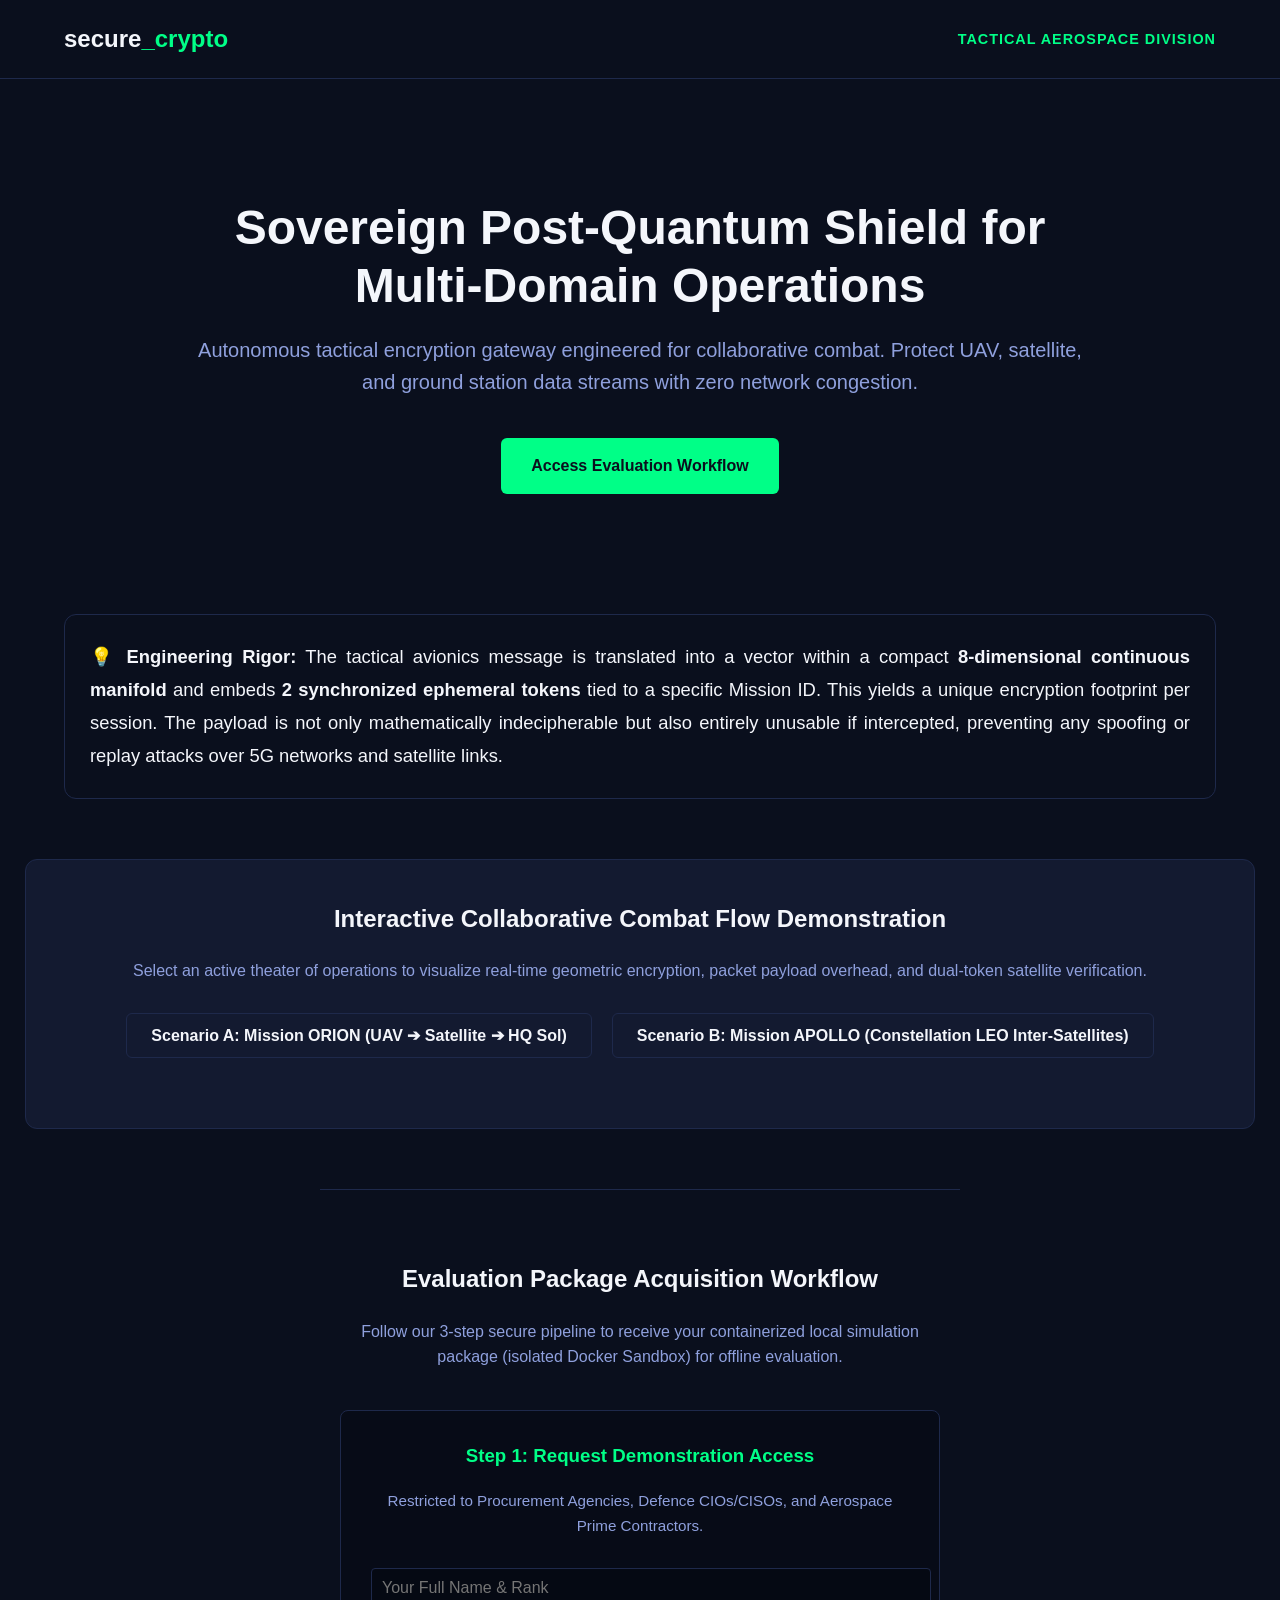
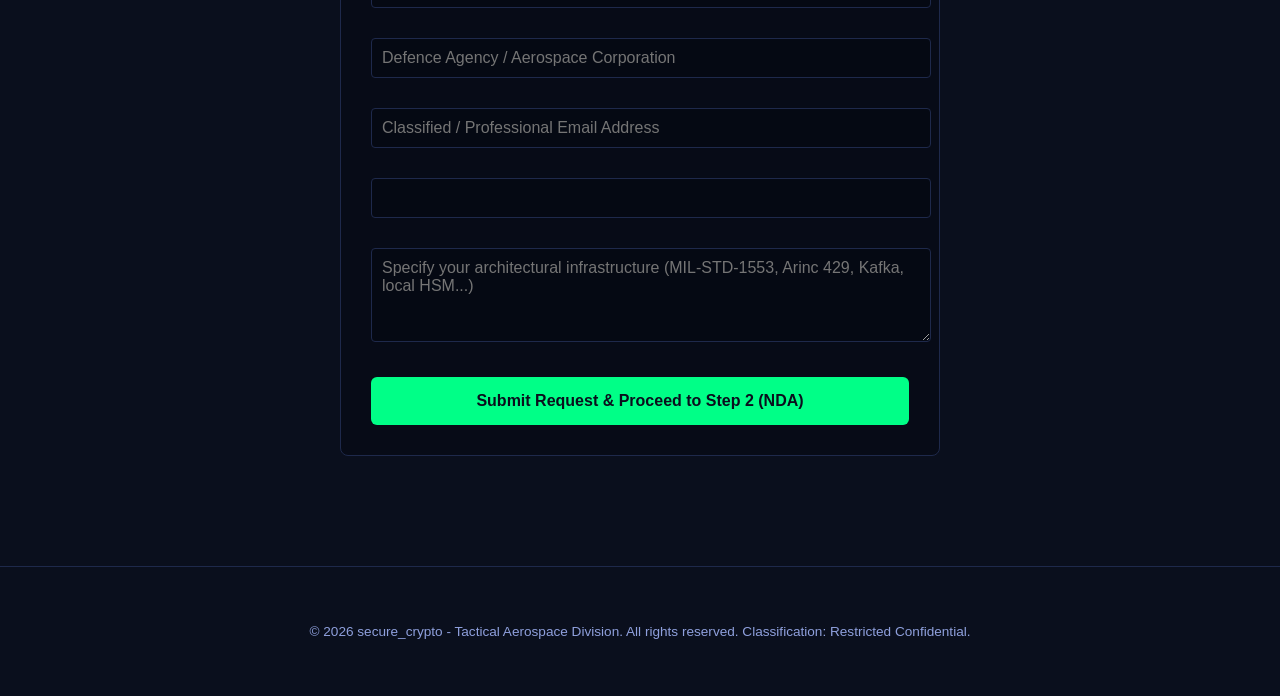
==== index.html @ 0d10f53c "Add files via upload" ====
<!DOCTYPE html>
<html lang="en">
<head>
    <meta charset="UTF-8">
    <meta name="viewport" content="width=device-width, initial-scale=1.0">
    <title>secure_crypto - Post-Quantum Sovereign Aerospace Shield</title>
    <link rel="stylesheet" href="styles.css">
</head>
<body>

    <header>
        <div class="logo">secure<span>_crypto</span></div>
        <div class="tagline" style="color: var(--accent); font-weight: bold; font-size: 0.9rem; letter-spacing: 1px;">TACTICAL AEROSPACE DIVISION</div>
    </header>

    <section class="hero">
        <h1>Sovereign Post-Quantum Shield for Multi-Domain Operations</h1>
        <p>Autonomous tactical encryption gateway engineered for collaborative combat. Protect UAV, satellite, and ground station data streams with zero network congestion.</p>
        <a href="#workflow" class="btn">Access Evaluation Workflow</a>
    </section>

    <section class="tech-description-box" style="max-width: 1100px; margin: 40px auto; padding: 25px; background: rgba(10, 15, 29, 0.6); border-radius: 12px; border: 1px solid var(--border);">
        <p style="text-align: justify; line-height: 1.8; font-size: 1.15rem; color: var(--text-main); margin: 0;">
            💡 <strong>Engineering Rigor:</strong> The tactical avionics message is translated into a vector within a compact <strong>8-dimensional continuous manifold</strong> and embeds <strong>2 synchronized ephemeral tokens</strong> tied to a specific Mission ID. This yields a unique encryption footprint per session. The payload is not only mathematically indecipherable but also entirely unusable if intercepted, preventing any spoofing or replay attacks over 5G networks and satellite links.
        </p>
    </section>

    <!-- INTERACTIVE TACTICAL DEMONSTRATION SECTION -->
    <section class="demo-section" id="demo">
        <h2 style="text-align: center; margin-top: 0;">Interactive Collaborative Combat Flow Demonstration</h2>
        <p style="text-align: center; color: var(--text-muted); margin-bottom: 30px;">Select an active theater of operations to visualize real-time geometric encryption, packet payload overhead, and dual-token satellite verification.</p>
        
        <div class="demo-selector">
            <button class="btn-demo active" onclick="lancerSimulation('ORION')">Scenario A: Mission ORION (UAV ➔ Satellite ➔ HQ Sol)</button>
            <button class="btn-demo" onclick="lancerSimulation('APOLLO')">Scenario B: Mission APOLLO (Constellation LEO Inter-Satellites)</button>
        </div>

        <div class="flow-container" id="flow-display">
            <!-- Dynamic tactical steps will be rendered here via JavaScript -->
        </div>
    </section>

    <!-- AUTOMATED ACQUISITION WORKFLOW SECTION -->
    <section class="contact-section" id="workflow" style="background: rgba(10, 15, 29, 0.8); padding: 50px 20px; border-top: 1px solid var(--border);">
        <h2 style="text-align: center;">Evaluation Package Acquisition Workflow</h2>
        <p style="text-align: center; max-width: 700px; margin: 0 auto 40px auto; color: var(--text-muted);">
            Follow our 3-step secure pipeline to receive your containerized local simulation package (isolated Docker Sandbox) for offline evaluation.
        </p>

        <div style="max-width: 600px; margin: 0 auto; background: rgba(5, 9, 19, 0.6); padding: 30px; border-radius: 8px; border: 1px solid var(--border);">
            <h3 style="margin-top: 0; color: var(--accent);">Step 1: Request Demonstration Access</h3>
            <p style="font-size: 0.95rem; color: var(--text-muted); margin-bottom: 20px;">Restricted to Procurement Agencies, Defence CIOs/CISOs, and Aerospace Prime Contractors.</p>
            
            <!-- FORMULAIRE AVEC ID POUR INTERCEPTION JAVASCRIPT -->
        <form id="form-step-1" style="width: 100%;">
            <input type="text" id="name" name="name" placeholder="Your Full Name & Rank" required style="width: 100%; padding: 10px; margin-bottom: 15px; background: #050913; border: 1px solid var(--border); color: #fff; border-radius: 4px;">
            <input type="text" id="institution" name="institution" placeholder="Defence Agency / Aerospace Corporation" required style="width: 100%; padding: 10px; margin-bottom: 15px; background: #050913; border: 1px solid var(--border); color: #fff; border-radius: 4px;">
            <input type="email" id="email" name="email" placeholder="Classified / Professional Email Address" required style="width: 100%; padding: 10px; margin-bottom: 15px; background: #050913; border: 1px solid var(--border); color: #fff; border-radius: 4px;">
            <input type="tel" id="phone" name="phone" required style="width: 100%; padding: 10px; margin-bottom: 15px; background: #050913; border: 1px solid var(--border); color: #fff; border-radius: 4px;">
            <textarea id="message" name="infrastructure_specs" rows="4" placeholder="Specify your architectural infrastructure (MIL-STD-1553, Arinc 429, Kafka, local HSM...)" required style="width: 100%; padding: 10px; margin-bottom: 20px; background: #050913; border: 1px solid var(--border); color: #fff; border-radius: 4px; font-family: inherit;"></textarea>
            
            <button type="submit" class="btn" id="btn-submit-1" style="width: 100%;">Submit Request & Proceed to Step 2 (NDA)</button>
        </form>
        </div>
    </section>

    <footer>
        <p>&copy; 2026 secure_crypto - Tactical Aerospace Division. All rights reserved. Classification: Restricted Confidential.</p>
    </footer>

    <script>
    document.getElementById('form-step-1').addEventListener('submit', async function(event) {
        event.preventDefault();
        
        const btn = document.getElementById('btn-submit-1');
        btn.innerText = "Processing Clearance...";
        btn.disabled = true;

        const formData = new FormData(this);
        const data = Object.fromEntries(formData.entries());

        //# SAUVEGARDE DES COORDONNÉES DANS LE NAVIGATEUR ---
        localStorage.setItem('prospect_email', data.email);
        localStorage.setItem('prospect_name', data.name);
        localStorage.setItem('prospect_phone', data.phone);
        localStorage.setItem('prospect_institution', data.institution);
        //-------------------------------------------------------------

        try {
            const response = await fetch("https://formspree.io/f/xvkpaqae", {
                method: "POST",
                body: JSON.stringify(data),
                headers: {
                    'Accept': 'application/json',
                    'Content-Type': 'application/json'
                }
            });

            if (response.ok) {
                window.location.href = "https://sbourgeois1.github.io/secure_crypto_defense/nda_signature.html";
            } else {
                alert("Transmission error. Please verify your credentials.");
                btn.innerText = "Submit Request & Proceed to Step 2 (NDA)";
                btn.disabled = false;
            }
        } catch (error) {
            window.location.href = "https://sbourgeois1.github.io/secure_crypto_defense/nda_signature.html";
        }
    });
    </script>

    <script>
        const simulations = {
            ORION: {
                mission_id: "MISSION-ORION-2026",
                emitter: "DRONE-RECON-OACI-44CE1A",
                receiver_1: "SAT-MIL-COSPAR-01A",
                receiver_2: "HQ-GROUND-COMMANDER",
                token_a: "d92d87eea8770688",
                token_b: "f7c7d44fdc5d9cea",
                len_in: "336",
                len_out: "461",
                r: "0.5184",
                v: "3I4n4YDQ6j9OpRMA0q+mP/xHFvy5RNA/Yhdid/GN..."
            },
            APOLLO: {
                mission_id: "MISSION-APOLLO-TACTICAL",
                emitter: "FIGHTER-JET-OACI-77AB92",
                receiver_1: "LEO-NODE-CONSTELLATION-04",
                receiver_2: "MOBILE-TACTICAL-UNIT-02",
                token_a: "e2a4b87cf109da3c",
                token_b: "a8b9c0d1e2f34567",
                len_in: "336",
                len_out: "461",
                r: "0.8912",
                v: "8K9pLM2N4xZ+qWrs5tYvBN0PlK8mNDfL9oPMns2X..."
            }
        };

        function lancerSimulation(cible) {
            document.querySelectorAll('.btn-demo').forEach(btn => btn.classList.remove('active'));
            if(event && event.target) {
                event.target.classList.add('active');
            }

            const data = simulations[cible];
            const container = document.getElementById('flow-display');
            
            container.innerHTML = `
                <div class="flow-step">
                    <h4>Step 1: Avionics Data Initialization (${data.emitter})</h4>
                    <p>The mission platform gathers sensitive target metrics. The embedded flight computer structures the payload into a secure telemetry frame.</p>
                    <div class="code-box"><strong>Local INPUT | Size: ${data.len_in} bytes :</strong><br>{ "avionics_hdr": { "origin_hardware_id": "${data.emitter}", "mission_idr": "${data.mission_id}" }, "payload_militaire": { "target_coordinates": {"lat": 50.8503, "lon": 4.3517} } }</div>
                </div>
                <div class="flow-step">
                    <h4>Step 2: Hardening via SECURE_CRYPTO Tactical Gateway (In-Flight)</h4>
                    <p>The core binary derives the 14 coefficients of the active mission and projects the payload into an <strong>8-dimensional</strong> continuous vector, combining the local RAM Token A with the atomic-clock synchronized Network Token B.</p>
                    <div class="code-box"><strong>Opaque Network OUTPUT | Size: ${data.len_out} bytes (Overhead: +125 bytes) :</strong><br>{ "crypto_payload": { "algorithm": "Tactical-Manifold-Shield-8D", "r_coefficient": <span>${data.r}</span>, "v_vector_b64": "${data.v}", "handshake_tokens": { "token_a_emission": "${data.token_a}", "token_b_reception": "${data.token_b}" } } }</div>
                </div>
                <div class="flow-step">
                    <h4>Step 3: Tactical Network Transit (Satellite / Radio Air-Sol Link)</h4>
                    <p>The trame transits across high-frequency military channels. External layers remain clear for hardware switches, but the 8-dimensional core payload is completely impenetrable.</p>
                </div>
                <div class="flow-step">
                    <h4>Step 4: Symmetrical Multicast Reception (${data.receiver_1} & ${data.receiver_2})</h4>
                    <p>Both the LEO satellite and the ground station simultaneously intercept the trame and route the raw JSON directly to their local container.</p>
                </div>
                <div class="flow-step">
                    <h4>Step 5: Matrix Realignment & Decryption Success</h4>
                    <p>The receiving cryptographic engines cross-check the tokens against the active mission parameters, execute matrix inversion, and deliver the plaintext payload.</p>
                    <div class="code-box"><strong>Final OUTPUT (Delivered to Fleet Command Core):</strong><br>✅ [SUCCESS] Inversion verified. ISO 20022 financial payload 100% restored in plaintext with anti-replay and anti-spoofing integrity.</div>
                </div>
            `;
        }

        document.addEventListener("DOMContentLoaded", () => lancerSimulation('ORION'));
    </script>
</body>
</html>
---- styles.css ----
:root {
    --bg-dark: #0a0f1d;
    --bg-card: #131a30;
    --accent: #00ff87;
    --text-main: #f4f6fb;
    --text-muted: #8fa0dd;
    --border: #1e294b;
}

body {
    margin: 0;
    font-family: -apple-system, BlinkMacSystemFont, "Segoe UI", Roboto, sans-serif;
    background-color: var(--bg-dark);
    color: var(--text-main);
    line-height: 1.6;
}

header {
    display: flex;
    justify-content: space-between;
    align-items: center;
    padding: 20px 5%;
    border-bottom: 1px solid var(--border);
}

.logo {
    font-size: 1.5rem;
    font-weight: bold;
    color: var(--text-main);
}

.logo span { color: var(--accent); }

.lang-switch {
    background: transparent;
    border: 1px solid var(--accent);
    color: var(--accent);
    padding: 6px 12px;
    border-radius: 4px;
    text-decoration: none;
    font-size: 0.9rem;
    transition: 0.3s;
}

.lang-switch:hover {
    background: var(--accent);
    color: var(--bg-dark);
}

.hero {
    text-align: center;
    padding: 80px 5%;
    max-width: 900px;
    margin: 0 auto;
}

h1 {
    font-size: 3rem;
    line-height: 1.2;
    margin-bottom: 20px;
}

.hero p {
    font-size: 1.25rem;
    color: var(--text-muted);
    margin-bottom: 40px;
}

.btn {
    background: var(--accent);
    color: var(--bg-dark);
    padding: 15px 30px;
    border-radius: 6px;
    text-decoration: none;
    font-weight: bold;
    transition: 0.3s;
    display: inline-block;
}

.btn:hover {
    transform: translateY(-2px);
    box-shadow: 0 4px 20px rgba(0, 255, 135, 0.4);
}

.grid {
    display: grid;
    grid-template-columns: repeat(auto-fit, minmax(300px, 1fr));
    gap: 30px;
    padding: 40px 5%;
    max-width: 1200px;
    margin: 0 auto;
}

.card {
    background: var(--bg-card);
    padding: 30px;
    border-radius: 8px;
    border: 1px solid var(--border);
}

.card h3 {
    margin-top: 0;
    color: var(--accent);
    font-size: 1.3rem;
}

.card p {
    color: var(--text-muted);
    font-size: 0.95rem;
    margin-bottom: 0;
}

.contact-section {
    max-width: 600px;
    margin: 60px auto;
    padding: 40px 5%;
    text-align: center;
}

form {
    display: flex;
    flex-direction: column;
    gap: 15px;
    margin-top: 30px;
}

input, textarea {
    background: var(--bg-card);
    border: 1px solid var(--border);
    padding: 12px;
    border-radius: 6px;
    color: var(--text-main);
    font-size: 1rem;
}

input:focus, textarea:focus {
    outline: none;
    border-color: var(--accent);
}

button {
    background: var(--accent);
    color: var(--bg-dark);
    border: none;
    padding: 15px;
    border-radius: 6px;
    font-weight: bold;
    cursor: pointer;
    font-size: 1rem;
    transition: 0.3s;
}

button:hover {
    background: #00e676;
}

footer {
    text-align: center;
    padding: 40px;
    color: var(--text-muted);
    font-size: 0.85rem;
    border-top: 1px solid var(--border);
}

/* --- SECTION SIMULATEUR INTERACTIF --- */
.demo-section {
    max-width: 1100px;
    margin: 60px auto;
    padding: 40px 5%;
    background: var(--bg-card);
    border-radius: 12px;
    border: 1px solid var(--border);
}

.demo-selector {
    display: flex;
    justify-content: center;
    gap: 20px;
    margin-bottom: 30px;
}

.btn-demo {
    background: transparent;
    color: var(--text-main);
    border: 1px solid var(--border);
    padding: 12px 24px;
    border-radius: 6px;
    cursor: pointer;
    font-weight: bold;
    transition: 0.3s;
}

.btn-demo.active, .btn-demo:hover {
    background: var(--accent);
    color: var(--bg-dark);
    border-color: var(--accent);
}

.flow-container {
    display: flex;
    flex-direction: column;
    gap: 20px;
}

.flow-step {
    background: rgba(10, 15, 29, 0.6);
    border-left: 4px solid var(--accent);
    padding: 20px;
    border-radius: 0 8px 8px 0;
    border: 1px solid var(--border);
    border-left-width: 4px;
}

.flow-step h4 {
    margin-top: 0;
    color: var(--accent);
    margin-bottom: 10px;
}

.code-box {
    background: #050811;
    padding: 15px;
    border-radius: 6px;
    font-family: "Courier New", Courier, monospace;
    font-size: 0.85rem;
    color: #a6b2cd;
    overflow-x: auto;
    white-space: pre-wrap;
    margin-top: 10px;
    border: 1px solid #141d36;
}

.code-box span { color: var(--accent); }
.code-box em { color: #ff007f; font-style: normal; }
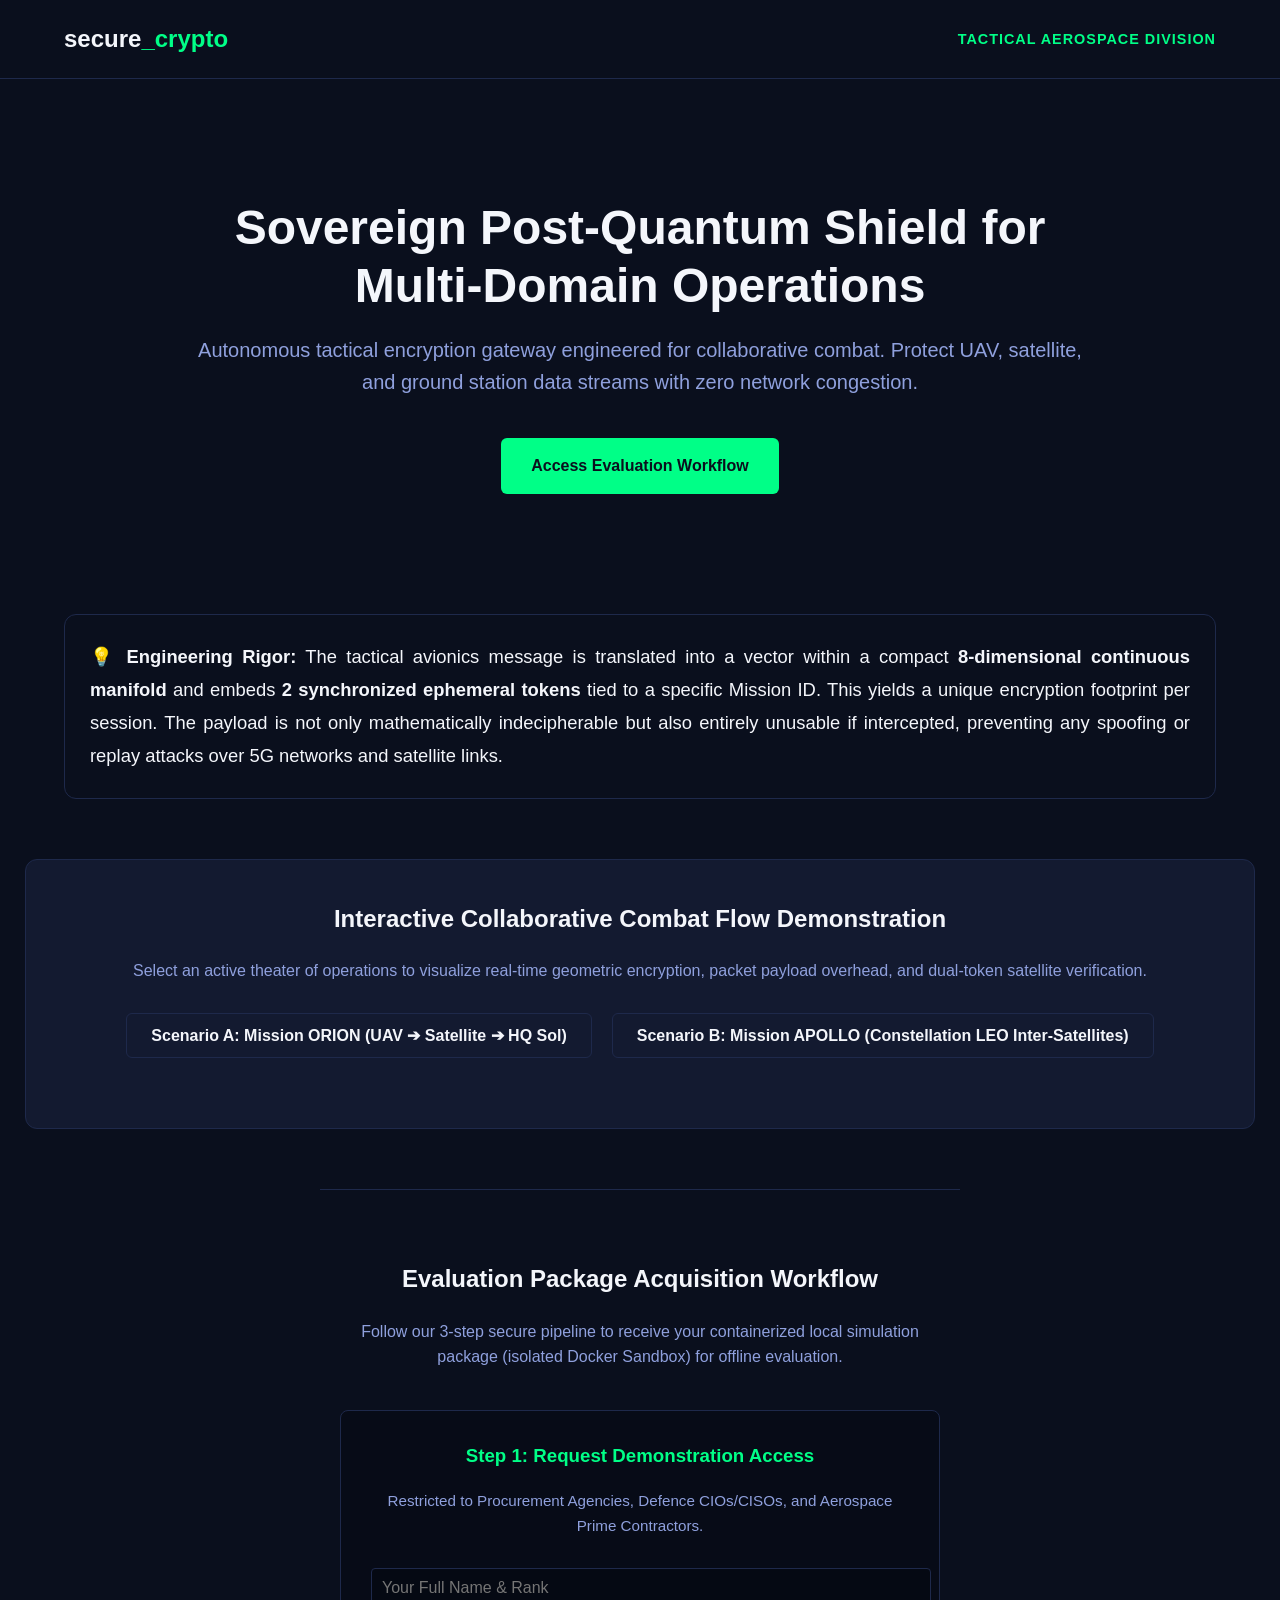
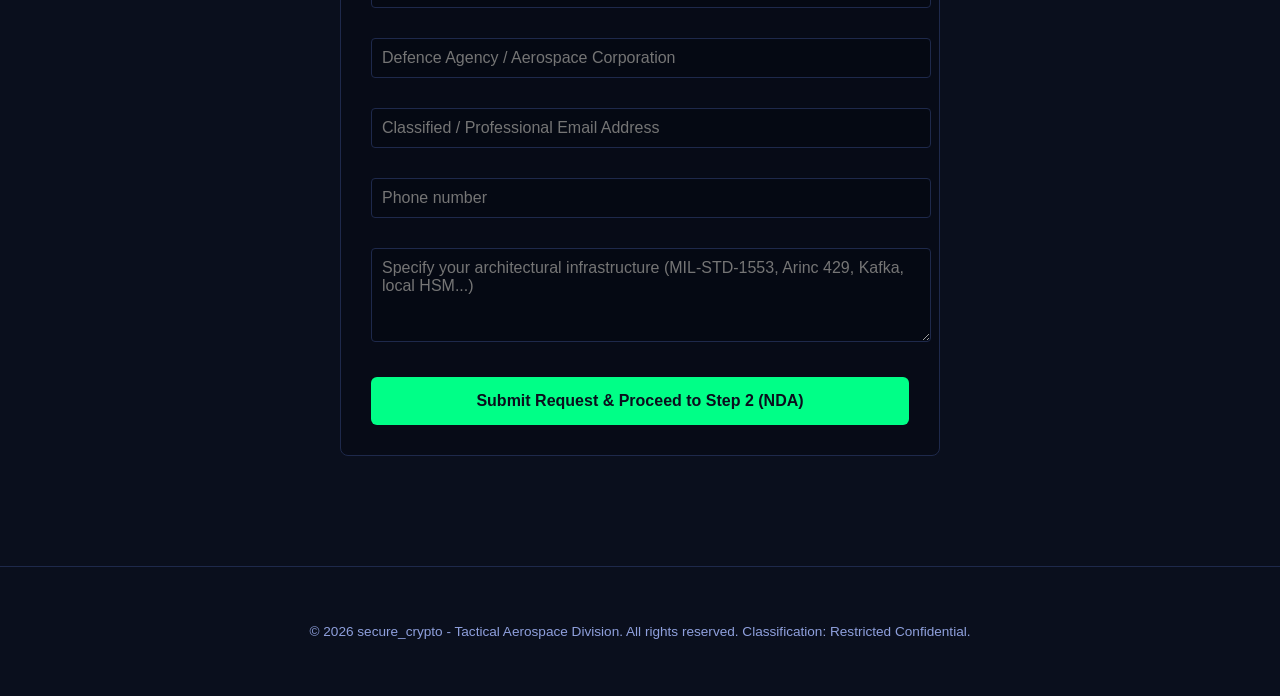
==== commit 428e9aec: "Add files via upload" ====
--- a/index.html
+++ b/index.html
@@ -56,7 +56,7 @@
             <input type="text" id="name" name="name" placeholder="Your Full Name & Rank" required style="width: 100%; padding: 10px; margin-bottom: 15px; background: #050913; border: 1px solid var(--border); color: #fff; border-radius: 4px;">
             <input type="text" id="institution" name="institution" placeholder="Defence Agency / Aerospace Corporation" required style="width: 100%; padding: 10px; margin-bottom: 15px; background: #050913; border: 1px solid var(--border); color: #fff; border-radius: 4px;">
             <input type="email" id="email" name="email" placeholder="Classified / Professional Email Address" required style="width: 100%; padding: 10px; margin-bottom: 15px; background: #050913; border: 1px solid var(--border); color: #fff; border-radius: 4px;">
-            <input type="tel" id="phone" name="phone" required style="width: 100%; padding: 10px; margin-bottom: 15px; background: #050913; border: 1px solid var(--border); color: #fff; border-radius: 4px;">
+            <input type="text" id="phone" name="phone" placeholder="Phone number" required style="width: 100%; padding: 10px; margin-bottom: 15px; background: #050913; border: 1px solid var(--border); color: #fff; border-radius: 4px;">
             <textarea id="message" name="infrastructure_specs" rows="4" placeholder="Specify your architectural infrastructure (MIL-STD-1553, Arinc 429, Kafka, local HSM...)" required style="width: 100%; padding: 10px; margin-bottom: 20px; background: #050913; border: 1px solid var(--border); color: #fff; border-radius: 4px; font-family: inherit;"></textarea>
             
             <button type="submit" class="btn" id="btn-submit-1" style="width: 100%;">Submit Request & Proceed to Step 2 (NDA)</button>
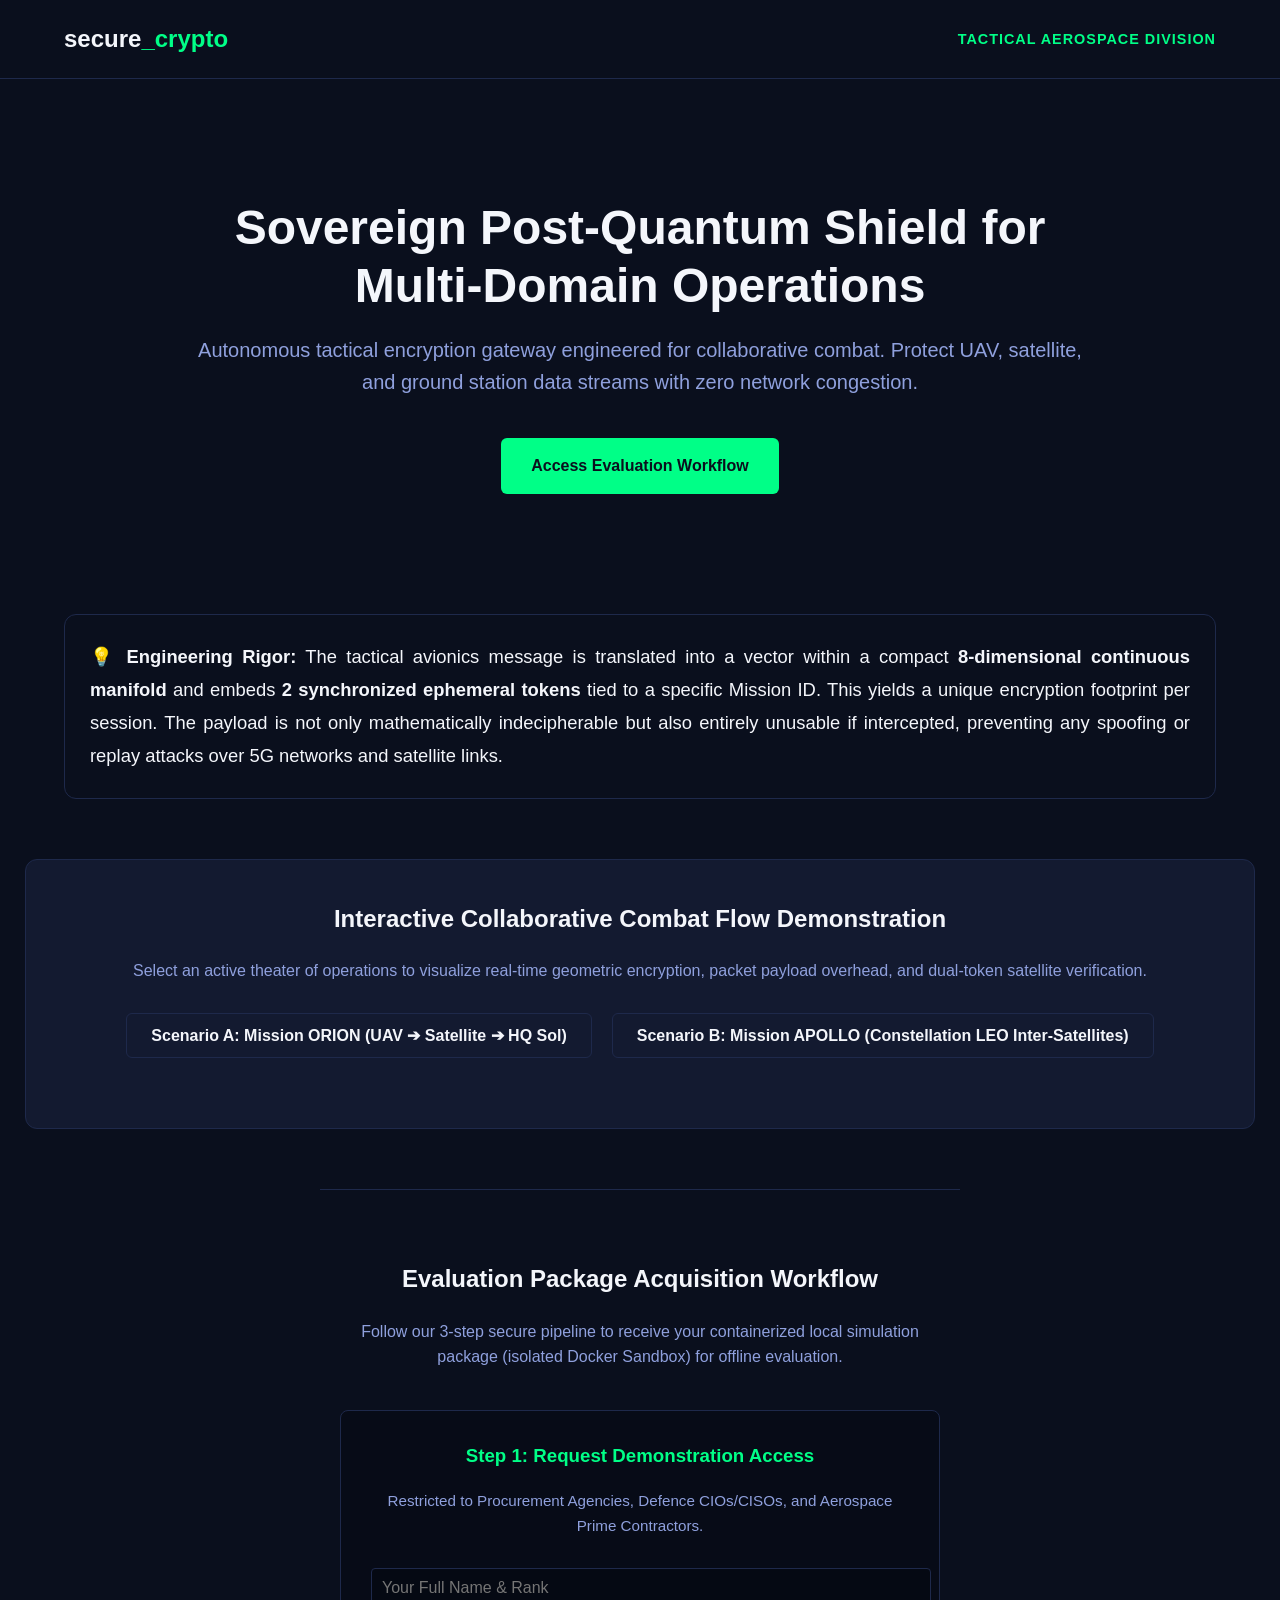
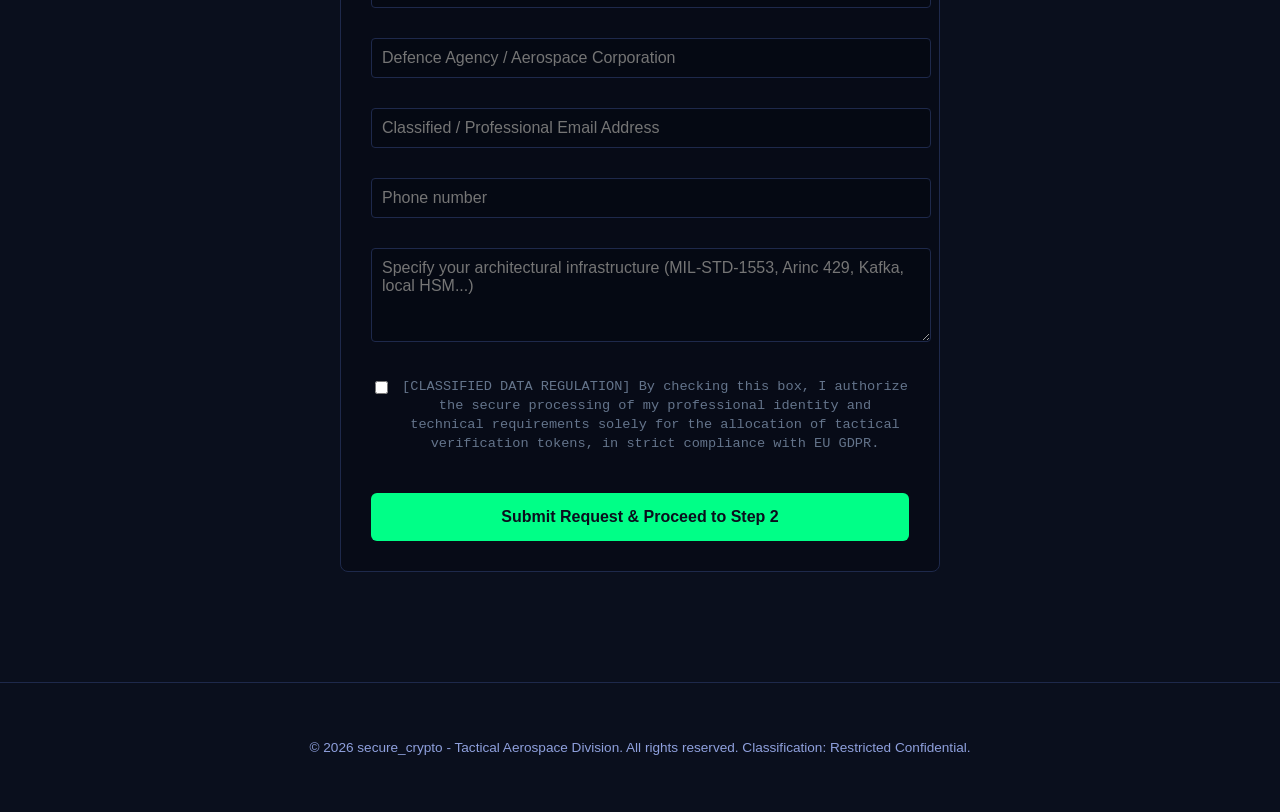
==== commit 13385d01: "Add files via upload" ====
--- a/index.html
+++ b/index.html
@@ -58,8 +58,16 @@
             <input type="email" id="email" name="email" placeholder="Classified / Professional Email Address" required style="width: 100%; padding: 10px; margin-bottom: 15px; background: #050913; border: 1px solid var(--border); color: #fff; border-radius: 4px;">
             <input type="text" id="phone" name="phone" placeholder="Phone number" required style="width: 100%; padding: 10px; margin-bottom: 15px; background: #050913; border: 1px solid var(--border); color: #fff; border-radius: 4px;">
             <textarea id="message" name="infrastructure_specs" rows="4" placeholder="Specify your architectural infrastructure (MIL-STD-1553, Arinc 429, Kafka, local HSM...)" required style="width: 100%; padding: 10px; margin-bottom: 20px; background: #050913; border: 1px solid var(--border); color: #fff; border-radius: 4px; font-family: inherit;"></textarea>
+
+            <!-- CODE DE SÉCURITÉ RGPD POUR LE FORMULAIRE DE DÉFENSE -->
+            <div style="margin-bottom: 25px; display: flex; align-items: flex-start; gap: 10px;">
+                <input type="checkbox" id="rgpd_defense" name="rgpd_consent_checked" value="YES" required style="width: auto; margin-top: 4px; cursor: pointer;">
+                <label for="rgpd_defense" style="font-size: 0.85rem; color: #64748b; cursor: pointer; line-height: 1.4; font-family: monospace;">
+                    [CLASSIFIED DATA REGULATION] By checking this box, I authorize the secure processing of my professional identity and technical requirements solely for the allocation of tactical verification tokens, in strict compliance with EU GDPR.
+                </label>
+            </div>
             
-            <button type="submit" class="btn" id="btn-submit-1" style="width: 100%;">Submit Request & Proceed to Step 2 (NDA)</button>
+            <button type="submit" class="btn" id="btn-submit-1" style="width: 100%;">Submit Request & Proceed to Step 2</button>
         </form>
         </div>
     </section>
@@ -69,44 +77,42 @@
     </footer>
 
     <script>
-    document.getElementById('form-step-1').addEventListener('submit', async function(event) {
-        event.preventDefault();
-        
-        const btn = document.getElementById('btn-submit-1');
-        btn.innerText = "Processing Clearance...";
-        btn.disabled = true;
+        document.getElementById('form-defense-step-1').addEventListener('submit', function(event) {
+            event.preventDefault(); // Bloque la redirection sauvage native
+            const btn = document.getElementById('btn-def-1');
+            btn.innerText = "PROCESSING CLEARANCE REQ...";
+            btn.disabled = true;
 
-        const formData = new FormData(this);
-        const data = Object.fromEntries(formData.entries());
+            const formData = new FormData(this);
+            const data = Object.fromEntries(formData.entries());
 
-        //# SAUVEGARDE DES COORDONNÉES DANS LE NAVIGATEUR ---
-        localStorage.setItem('prospect_email', data.email);
-        localStorage.setItem('prospect_name', data.name);
-        localStorage.setItem('prospect_phone', data.phone);
-        localStorage.setItem('prospect_institution', data.institution);
-        //-------------------------------------------------------------
+            // Enregistrement des mémoires de session tactique
+            localStorage.setItem('def_email', data.email);
+            localStorage.setItem('def_phone', data.phone);
+            localStorage.setItem('def_name', data.name);
+            localStorage.setItem('def_institution', data.institution);
 
-        try {
-            const response = await fetch("https://formspree.io/f/xvkpaqae", {
+            const forceRedirect = setTimeout(() => {
+                window.location.href = "cahier_des_charges_defense.html";
+            }, 1200);
+
+            // Aiguillage réseau vers votre clé de formulaire de Défense
+            fetch("https://formspree.io/f/xvkpaqae", {
                 method: "POST",
                 body: JSON.stringify(data),
-                headers: {
-                    'Accept': 'application/json',
-                    'Content-Type': 'application/json'
+                headers: { 
+                    'Accept': 'application/json', 
+                    'Content-Type': 'application/json' 
                 }
+            })
+            .then(() => {
+                clearTimeout(forceRedirect);
+                window.location.href = "cahier_des_charges_defense.html";
+            })
+            .catch(() => {
+                // Le timeout prend le relais si le réseau militaire est restrictif
             });
-
-            if (response.ok) {
-                window.location.href = "https://sbourgeois1.github.io/secure_crypto_defense/nda_signature.html";
-            } else {
-                alert("Transmission error. Please verify your credentials.");
-                btn.innerText = "Submit Request & Proceed to Step 2 (NDA)";
-                btn.disabled = false;
-            }
-        } catch (error) {
-            window.location.href = "https://sbourgeois1.github.io/secure_crypto_defense/nda_signature.html";
-        }
-    });
+        });
     </script>
 
     <script>
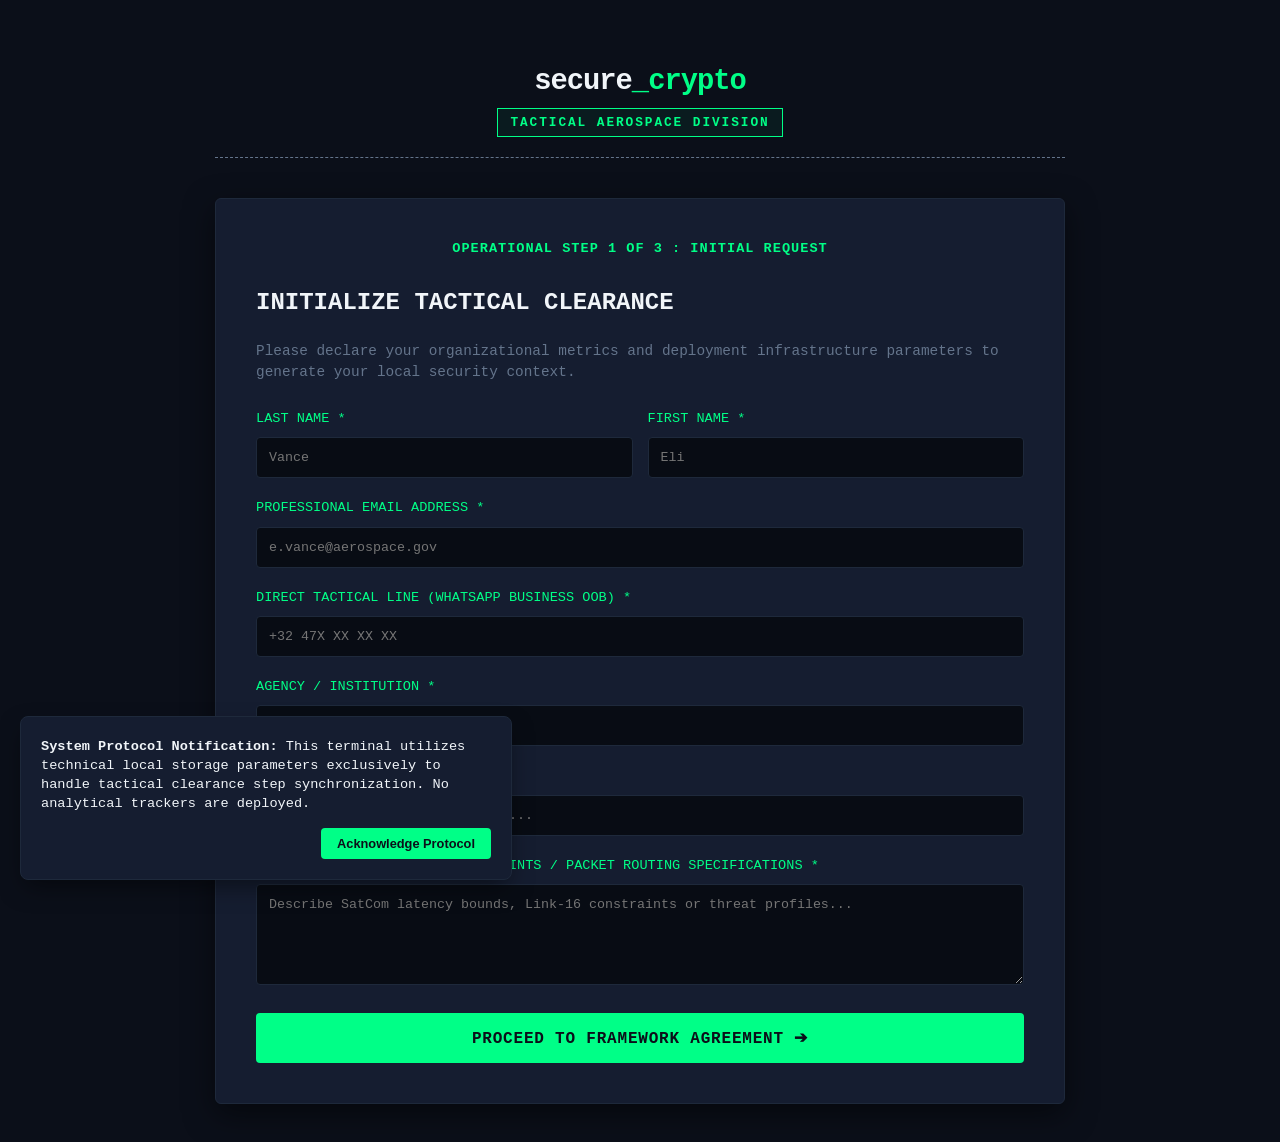
==== commit 041c62ab: "Add files via upload" ====
--- a/index.html
+++ b/index.html
@@ -3,100 +3,335 @@
 <head>
     <meta charset="UTF-8">
     <meta name="viewport" content="width=device-width, initial-scale=1.0">
-    <title>secure_crypto - Post-Quantum Sovereign Aerospace Shield</title>
-    <link rel="stylesheet" href="styles.css">
+    <title>SECURE_CRYPTO | Tactical Aerospace Gateways</title>
+    <style>
+        :root {
+            --bg-main: #0b0f19;       /* Bleu-noir militaire furtif */
+            --bg-card: #151d30;       /* Fond des panneaux tactiques */
+            --bg-input: #080c14;      /* Fond des champs de saisie */
+            --text-main: #f1f5f9;     /* Blanc tactique */
+            --text-muted: #64748b;    /* Gris-bleu basse visibilité */
+            --accent-tactical: #00ff87; /* Vert phosphore radar */
+            --border: #1e293b;        /* Bordures de blindage */
+        }
+
+        body {
+            background-color: var(--bg-main);
+            color: var(--text-main);
+            font-family: ui-monospace, SFMono-Regular, Menlo, Monaco, Consolas, monospace;
+            line-height: 1.5;
+            margin: 0;
+            padding: 0;
+        }
+
+        .container {
+            max-width: 850px;
+            margin: 0 auto;
+            padding: 40px 20px;
+        }
+
+        header {
+            text-align: center;
+            padding: 20px 0;
+            border-bottom: 1px dashed var(--text-muted);
+            margin-bottom: 40px;
+        }
+
+        .logo { font-size: 1.8rem; font-weight: bold; letter-spacing: -1px; }
+        .logo span { color: var(--accent-tactical); }
+        .mil-badge {
+            background: rgba(0, 255, 135, 0.05);
+            color: var(--accent-tactical);
+            border: 1px solid var(--accent-tactical);
+            padding: 4px 12px;
+            font-size: 0.8rem;
+            font-weight: bold;
+            display: inline-block;
+            letter-spacing: 0.15em;
+            margin-top: 5px;
+        }
+
+        /* CLASSES DE NAVIGATION DYNAMIQUES */
+        .step-panel {
+            display: none; /* Toutes les étapes sont cachées par défaut */
+            background-color: var(--bg-card);
+            border: 1px solid var(--border);
+            padding: 40px;
+            border-radius: 6px;
+            box-shadow: 0 10px 30px rgba(0,0,0,0.5);
+        }
+
+        .step-panel.active {
+            display: block; /* Seule l'étape active s'affiche */
+        }
+
+        .step-indicator {
+            text-align: center;
+            margin-bottom: 25px;
+            font-weight: bold;
+            color: var(--accent-tactical);
+            font-size: 0.85rem;
+            letter-spacing: 1px;
+        }
+
+        h2 { font-size: 1.5rem; text-transform: uppercase; margin-top: 0; }
+        label { display: block; margin-bottom: 8px; font-size: 0.85rem; text-transform: uppercase; color: var(--accent-tactical); }
+        
+        input[type="text"], input[type="email"], input[type="tel"], select, textarea {
+            width: 100%;
+            padding: 12px;
+            background: var(--bg-input);
+            border: 1px solid var(--border);
+            color: #fff;
+            box-sizing: border-box;
+            font-family: inherit;
+            margin-bottom: 20px;
+            border-radius: 4px;
+        }
+
+        input:focus, select:focus, textarea:focus { border-color: var(--accent-tactical); outline: none; }
+        
+        .btn-submit {
+            width: 100%;
+            background: var(--accent-tactical);
+            color: var(--bg-main);
+            border: none;
+            padding: 15px;
+            font-weight: bold;
+            cursor: pointer;
+            text-transform: uppercase;
+            letter-spacing: 0.05em;
+            font-family: inherit;
+            font-size: 1rem;
+            border-radius: 4px;
+        }
+
+        .specs-box {
+            background: #05070f;
+            border: 1px solid var(--accent-tactical);
+            padding: 25px;
+            border-radius: 4px;
+            font-size: 0.88rem;
+            overflow-y: scroll;
+            max-height: 250px;
+            color: #a7f3d0;
+            margin-bottom: 25px;
+            text-align: justify;
+            line-height: 1.6;
+            box-shadow: inset 0 0 10px rgba(0,0,0,0.5);
+        }
+
+        .pipeline-box {
+            background: #05070f;
+            border: 1px solid var(--accent-tactical);
+            padding: 25px;
+            border-radius: 6px;
+            margin: 30px 0;
+            text-align: left;
+            font-size: 0.9rem;
+        }
+    </style>
 </head>
 <body>
 
-    <header>
-        <div class="logo">secure<span>_crypto</span></div>
-        <div class="tagline" style="color: var(--accent); font-weight: bold; font-size: 0.9rem; letter-spacing: 1px;">TACTICAL AEROSPACE DIVISION</div>
-    </header>
-
-    <section class="hero">
-        <h1>Sovereign Post-Quantum Shield for Multi-Domain Operations</h1>
-        <p>Autonomous tactical encryption gateway engineered for collaborative combat. Protect UAV, satellite, and ground station data streams with zero network congestion.</p>
-        <a href="#workflow" class="btn">Access Evaluation Workflow</a>
-    </section>
-
-    <section class="tech-description-box" style="max-width: 1100px; margin: 40px auto; padding: 25px; background: rgba(10, 15, 29, 0.6); border-radius: 12px; border: 1px solid var(--border);">
-        <p style="text-align: justify; line-height: 1.8; font-size: 1.15rem; color: var(--text-main); margin: 0;">
-            💡 <strong>Engineering Rigor:</strong> The tactical avionics message is translated into a vector within a compact <strong>8-dimensional continuous manifold</strong> and embeds <strong>2 synchronized ephemeral tokens</strong> tied to a specific Mission ID. This yields a unique encryption footprint per session. The payload is not only mathematically indecipherable but also entirely unusable if intercepted, preventing any spoofing or replay attacks over 5G networks and satellite links.
+    <div class="container">
+        
+        <header>
+            <div class="logo">secure<span>_crypto</span></div>
+            <div class="mil-badge">TACTICAL AEROSPACE DIVISION</div>
+        </header>
+
+        <!-- FORMULAIRE CENTRALISÉ UNIQUE (ENGlobe les étapes 1 et 2) -->
+        <form id="form-defense-spa">
+
+            <!-- ========================================== -->
+            <!-- STEP 1 : IDENTIFICATION & CONTRAINTES     -->
+            <!-- ========================================== -->
+            <div id="step-panel-1" class="step-panel active">
+                <div class="step-indicator">OPERATIONAL STEP 1 OF 3 : INITIAL REQUEST</div>
+                <h2>Initialize Tactical Clearance</h2>
+                <p style="color: var(--text-muted); font-size: 0.9rem; margin-bottom: 25px;">Please declare your organizational metrics and deployment infrastructure parameters to generate your local security context.</p>
+
+                <div style="display: flex; gap: 15px; flex-wrap: wrap;">
+                    <div style="flex: 1; min-width: 200px;">
+                        <label for="last_name">Last Name *</label>
+                        <input type="text" id="last_name" name="last_name" required placeholder="Vance">
+                    </div>
+                    <div style="flex: 1; min-width: 200px;">
+                        <label for="first_name">First Name *</label>
+                        <input type="text" id="first_name" name="first_name" required placeholder="Eli">
+                    </div>
+                </div>
+
+                <label for="email">Professional Email Address *</label>
+                <input type="email" id="email" name="email" required placeholder="e.vance@aerospace.gov">
+
+                <label for="phone">Direct Tactical Line (WhatsApp Business OOB) *</label>
+                <input type="tel" id="phone" name="phone" required placeholder="+32 47X XX XX XX">
+
+                <label for="org">Agency / Institution *</label>
+                <input type="text" id="org" name="company" required placeholder="Sovereign Defense Center">
+
+                <label for="country">Sovereign Country *</label>
+                <input type="text" id="country" name="country" required placeholder="Belgium, France, United States...">
+
+                <label for="msg">Detailed Infrastructure Constraints / Packet Routing Specifications *</label>
+                <textarea id="msg" name="message_contraintes_step1" rows="5" required placeholder="Describe SatCom latency bounds, Link-16 constraints or threat profiles..."></textarea>
+
+                <button type="button" class="btn-submit" id="btn-to-step-2">Proceed to Framework Agreement ➔</button>
+            </div>
+
+            <!-- ========================================== -->
+            <!-- STEP 2 : CAHIER DES CHARGES & NDA         -->
+            <!-- ========================================== -->
+            <div id="step-panel-2" class="step-panel">
+                <div class="step-indicator">OPERATIONAL STEP 2 OF 3 : SECURITY SIGN-OFF</div>
+                <h2>Bilateral Evaluation & Non-Disclosure Agreement</h2>
+                <p style="color: var(--text-muted); font-size: 0.9rem; margin-bottom: 25px;">Please execute the unified technical sign-off and mutual non-disclosure framework before software delivery initialization.</p>
+
+                <div class="specs-box">
+                    MILITARY-GRADE MUTUAL NON-DISCLOSURE & INTEGRATION SPECIFICATIONS<br>
+                    ------------------------------------------------------------------<br>
+                    PROJECT : secure_crypto Geometric Matrix Evaluation Suite (v5.3-DEF)<br>
+                    CLASSIFICATION : Restricted Confidential - EU/NATO Resilient Standards<br><br>
+                    
+                    1. DEFINITION OF CONFIDENTIAL INFORMATION :<br>
+                    "Confidential Information" encompasses all technical, algorithmic, mathematical, and architectural data provided by Dr. Ir. S. Bourgeois, including the 8D continuous manifold projection schema, the tactical synchronization variables, and the local container image assets.<br><br>
+                    
+                    2. LAYER-2 INTEGRATION BOUNDS & FAIL-CLOSED STATE :<br>
+                    The receiving agency agrees to deploy the node container within a detached local sandbox. No reverse-engineering or source disassembly shall be attempted. The micro-kernel operates on a strict non-persistent RAM state. Any runtime attempt to read host parameters outside the mapped scope will fire a zeroization event (complete memory wipe) and lock the tactical pipeline.<br><br>
+                    
+                    3. EXPORT CONTROL & DURATION :<br>
+                    This framework constitutes advanced defensive dual-use software under European export controls. Access is strictly limited to cleared system engineers. Confidentiality obligations shall remain active for ten (10) years, governed and construed in accordance with Belgian law.
+                </div>
+
+                <label for="legal_signature">Digital Legal Signature (Type Full Name & Title/Rank) *</label>
+                <input type="text" id="legal_signature" name="legal_signature" placeholder="I, Eli Vance, execute this binding operational signature">
+
+                <div style="margin-bottom: 15px; display: flex; align-items: flex-start; gap: 10px;">
+
+                    <input type="checkbox" id="auth_check" name="authority_checked" value="YES" style="margin-top: 4px; cursor: pointer;">
+                    <label for="auth_check" style="font-size: 0.85rem; color: var(--text-muted); cursor: pointer; line-height: 1.4;">
+                        I certify that I hold the operational authority to bind my organization to this Non-Disclosure Agreement.
+                    </label>
+                </div>
+
+                <div style="margin-bottom: 25px; display: flex; align-items: flex-start; gap: 10px;">
+                    <input type="checkbox" id="rgpd_defense" name="rgpd_consent" value="YES" style="margin-top: 4px; cursor: pointer;">
+                    <label for="rgpd_defense" style="font-size: 0.82rem; color: #4b5563; cursor: pointer; line-height: 1.4;">
+                        [DATA REGULATION] I authorize the secure processing of my professional metrics solely for clearance token distribution, in compliance with EU GDPR.
+                    </label>
+                </div>
+
+                <button type="submit" class="btn-submit" id="btn-final-submit">Execute Signature & Transmit Application</button>
+                <button type="button" id="btn-back-to-1" style="display: block; width: 100%; text-align: center; background: rgba(255,255,255,0.02); color: #fff; border: 1px solid var(--border); padding: 12px 0; border-radius: 4px; font-size: 0.9rem; margin-top: 15px; cursor: pointer; font-family: inherit;">◀ Back to Information Profile</button>
+            </div>
+
+        </form> <!-- Fermeture propre du formulaire unique -->
+
+        <!-- ========================================== -->
+        <!-- STEP 3 : CONFIRMATION & RAPPELS TACTIQUES  -->
+        <!-- ========================================== -->
+        <div id="step-panel-3" class="step-panel">
+            <div style="text-align: center; font-size: 3.5rem; color: var(--accent-tactical); margin-bottom: 15px;">✓</div>
+            <h2 style="text-align: center;">Framework & NDA Certified</h2>
+            <p style="color: var(--text-muted); font-size: 1rem; line-height: 1.6; text-align: center;">
+                Thank you. Your unified clearance request has been successfully compiled into a unique cryptographic payload and broadcasted to our ledger.
+            </p>
+
+            <div class="pipeline-box">
+                <h4 style="margin-top: 0; color: var(--accent-tactical); text-transform: uppercase; letter-spacing: 1px; font-size: 0.95rem;">Next Steps in the Clearance Pipeline:</h4>
+                <ol style="padding-left: 20px; margin-bottom: 0; line-height: 1.8; color: #a7f3d0;">
+                    <li><strong>Identity & Constraints Audit:</strong> S. Bourgeois will personally audit your technical constraints profile.</li>
+                    <li><strong>Isolated Token Dispatch:</strong> Upon verification, an encrypted deployment token for your isolated Docker Sandbox container will be issued to your address.</li>
+                </ol>
+            </div>
+
+            <p style="font-size: 0.85rem; color: var(--text-muted); line-height: 1.5; text-align: center;">
+                For clearance acceleration or out-of-band token inquiries, please contact Serge Bourgeois directly via the verified operational channels.
+            </p>
+            <button type="button" onclick="window.location.reload();" class="btn-submit" style="background: transparent; color: var(--accent-tactical); border: 1px solid var(--accent-tactical);">Return to Tactical Home Station</button>
+        </div>
+
+    </div> <!-- Fermeture du container principal -->
+
+    <!-- BANDEAU DE GESTION DES COOKIES -->
+    <div id="cookie-banner-def" style="position: fixed; bottom: 20px; left: 20px; right: 20px; max-width: 450px; background: var(--bg-card); border: 1px solid var(--border); border-radius: 8px; padding: 20px; box-shadow: 0 10px 25px -5px rgba(0,0,0,0.5); z-index: 9999; display: none; font-size: 0.85rem; line-height: 1.4;">
+        <p style="margin: 0 0 15px 0; color: var(--text-main);">
+            <strong>System Protocol Notification:</strong> This terminal utilizes technical local storage parameters exclusively to handle tactical clearance step synchronization. No analytical trackers are deployed.
         </p>
-    </section>
-
-    <!-- INTERACTIVE TACTICAL DEMONSTRATION SECTION -->
-    <section class="demo-section" id="demo">
-        <h2 style="text-align: center; margin-top: 0;">Interactive Collaborative Combat Flow Demonstration</h2>
-        <p style="text-align: center; color: var(--text-muted); margin-bottom: 30px;">Select an active theater of operations to visualize real-time geometric encryption, packet payload overhead, and dual-token satellite verification.</p>
-        
-        <div class="demo-selector">
-            <button class="btn-demo active" onclick="lancerSimulation('ORION')">Scenario A: Mission ORION (UAV ➔ Satellite ➔ HQ Sol)</button>
-            <button class="btn-demo" onclick="lancerSimulation('APOLLO')">Scenario B: Mission APOLLO (Constellation LEO Inter-Satellites)</button>
+        <div style="display: flex; gap: 10px; justify-content: flex-end;">
+            <button id="accept-cookies-def" style="background: var(--accent-tactical); color: var(--bg-main); border: none; padding: 8px 16px; font-weight: bold; border-radius: 4px; cursor: pointer; font-size: 0.8rem;">Acknowledge Protocol</button>
         </div>
-
-        <div class="flow-container" id="flow-display">
-            <!-- Dynamic tactical steps will be rendered here via JavaScript -->
-        </div>
-    </section>
-
-    <!-- AUTOMATED ACQUISITION WORKFLOW SECTION -->
-    <section class="contact-section" id="workflow" style="background: rgba(10, 15, 29, 0.8); padding: 50px 20px; border-top: 1px solid var(--border);">
-        <h2 style="text-align: center;">Evaluation Package Acquisition Workflow</h2>
-        <p style="text-align: center; max-width: 700px; margin: 0 auto 40px auto; color: var(--text-muted);">
-            Follow our 3-step secure pipeline to receive your containerized local simulation package (isolated Docker Sandbox) for offline evaluation.
-        </p>
-
-        <div style="max-width: 600px; margin: 0 auto; background: rgba(5, 9, 19, 0.6); padding: 30px; border-radius: 8px; border: 1px solid var(--border);">
-            <h3 style="margin-top: 0; color: var(--accent);">Step 1: Request Demonstration Access</h3>
-            <p style="font-size: 0.95rem; color: var(--text-muted); margin-bottom: 20px;">Restricted to Procurement Agencies, Defence CIOs/CISOs, and Aerospace Prime Contractors.</p>
+    </div>
+
+    <script>
+        // 1. INITIATION GLOBALE ET BANDEAU DE COOKIES
+        document.addEventListener("DOMContentLoaded", () => {
+            if (!localStorage.getItem("cookies_defense_accepted")) {
+                document.getElementById("cookie-banner-def").style.display = "block";
+            }
+        });
+
+        document.getElementById("accept-cookies-def").addEventListener("click", () => {
+            localStorage.setItem("cookies_defense_accepted", "true");
+            document.getElementById("cookie-banner-def").style.display = "none";
+        });
+
+        // 2. CINÉTIQUE SPA : ALLER DU STEP 1 VERS LE STEP 2
+        document.getElementById('btn-to-step-2').addEventListener('click', () => {
+            // Vérification forcée de la validité des champs de l'étape 1 avant d'avancer
+            const step1Fields = ['last_name', 'first_name', 'email', 'phone', 'org', 'country', 'msg'];
+            let step1Valid = true;
+
+            step1Fields.forEach(id => {
+                const el = document.getElementById(id);
+                if (!el.checkValidity()) {
+                    el.reportValidity(); // Affiche nativement l'alerte du champ requis manquant
+                    step1Valid = false;
+                }
+            });
+
+            if (step1Valid) {
+                // Basculement visuel instantané sans recharger la page
+                document.getElementById('step-panel-1').classList.remove('active');
+                document.getElementById('step-panel-2').classList.add('active');
+                
+                // Rendre les champs du Step 2 obligatoires maintenant qu'ils sont visibles
+                document.getElementById('legal_signature').required = true;
+                document.getElementById('auth_check').required = true;
+                document.getElementById('rgpd_defense').required = true;
+                
+                window.scrollTo({ top: 0, behavior: 'smooth' });
+            }
+        });
+
+        // REVENIR DU STEP 2 VERS LE STEP 1
+        document.getElementById('btn-back-to-1').addEventListener('click', () => {
+            document.getElementById('step-panel-2').classList.remove('active');
+            document.getElementById('step-panel-1').classList.add('active');
+            window.scrollTo({ top: 0, behavior: 'smooth' });
+        });
+
+        // 3. SOUMISSION UNIQUE FLUIDE ET TRANSITION VERS LE STEP 3
+        document.getElementById('form-defense-spa').addEventListener('submit', function(event) {
+            event.preventDefault(); // Bloque la redirection intrusive standard de Formspree
             
-            <!-- FORMULAIRE AVEC ID POUR INTERCEPTION JAVASCRIPT -->
-        <form id="form-step-1" style="width: 100%;">
-            <input type="text" id="name" name="name" placeholder="Your Full Name & Rank" required style="width: 100%; padding: 10px; margin-bottom: 15px; background: #050913; border: 1px solid var(--border); color: #fff; border-radius: 4px;">
-            <input type="text" id="institution" name="institution" placeholder="Defence Agency / Aerospace Corporation" required style="width: 100%; padding: 10px; margin-bottom: 15px; background: #050913; border: 1px solid var(--border); color: #fff; border-radius: 4px;">
-            <input type="email" id="email" name="email" placeholder="Classified / Professional Email Address" required style="width: 100%; padding: 10px; margin-bottom: 15px; background: #050913; border: 1px solid var(--border); color: #fff; border-radius: 4px;">
-            <input type="text" id="phone" name="phone" placeholder="Phone number" required style="width: 100%; padding: 10px; margin-bottom: 15px; background: #050913; border: 1px solid var(--border); color: #fff; border-radius: 4px;">
-            <textarea id="message" name="infrastructure_specs" rows="4" placeholder="Specify your architectural infrastructure (MIL-STD-1553, Arinc 429, Kafka, local HSM...)" required style="width: 100%; padding: 10px; margin-bottom: 20px; background: #050913; border: 1px solid var(--border); color: #fff; border-radius: 4px; font-family: inherit;"></textarea>
-
-            <!-- CODE DE SÉCURITÉ RGPD POUR LE FORMULAIRE DE DÉFENSE -->
-            <div style="margin-bottom: 25px; display: flex; align-items: flex-start; gap: 10px;">
-                <input type="checkbox" id="rgpd_defense" name="rgpd_consent_checked" value="YES" required style="width: auto; margin-top: 4px; cursor: pointer;">
-                <label for="rgpd_defense" style="font-size: 0.85rem; color: #64748b; cursor: pointer; line-height: 1.4; font-family: monospace;">
-                    [CLASSIFIED DATA REGULATION] By checking this box, I authorize the secure processing of my professional identity and technical requirements solely for the allocation of tactical verification tokens, in strict compliance with EU GDPR.
-                </label>
-            </div>
-            
-            <button type="submit" class="btn" id="btn-submit-1" style="width: 100%;">Submit Request & Proceed to Step 2</button>
-        </form>
-        </div>
-    </section>
-
-    <footer>
-        <p>&copy; 2026 secure_crypto - Tactical Aerospace Division. All rights reserved. Classification: Restricted Confidential.</p>
-    </footer>
-
-    <script>
-        document.getElementById('form-defense-step-1').addEventListener('submit', function(event) {
-            event.preventDefault(); // Bloque la redirection sauvage native
-            const btn = document.getElementById('btn-def-1');
-            btn.innerText = "PROCESSING CLEARANCE REQ...";
+            const btn = document.getElementById('btn-final-submit');
+            btn.innerText = "BROADCASTING ENCRYPTED DATA PAYLOAD...";
             btn.disabled = true;
 
             const formData = new FormData(this);
             const data = Object.fromEntries(formData.entries());
 
-            // Enregistrement des mémoires de session tactique
-            localStorage.setItem('def_email', data.email);
-            localStorage.setItem('def_phone', data.phone);
-            localStorage.setItem('def_name', data.name);
-            localStorage.setItem('def_institution', data.institution);
-
-            const forceRedirect = setTimeout(() => {
-                window.location.href = "cahier_des_charges_defense.html";
+            // PARADE DE FORCE MAJEURE : On force l'affichage du Step 3 après 1,2 seconde quoi qu'il arrive
+            const safetyRedirect = setTimeout(() => {
+                document.getElementById('step-panel-2').classList.remove('active');
+                document.getElementById('step-panel-3').classList.add('active');
+                window.scrollTo({ top: 0, behavior: 'smooth' });
             }, 1200);
 
-            // Aiguillage réseau vers votre clé de formulaire de Défense
+            // Envoi asynchrone unique contenant 100% des données cumulées vers Formspree
             fetch("https://formspree.io/f/xvkpaqae", {
                 method: "POST",
                 body: JSON.stringify(data),
@@ -106,80 +341,15 @@
                 }
             })
             .then(() => {
-                clearTimeout(forceRedirect);
-                window.location.href = "cahier_des_charges_defense.html";
+                clearTimeout(safetyRedirect); // La réponse réseau est arrivée à temps, on accélère
+                document.getElementById('step-panel-2').classList.remove('active');
+                document.getElementById('step-panel-3').classList.add('active');
+                window.scrollTo({ top: 0, behavior: 'smooth' });
             })
             .catch(() => {
-                // Le timeout prend le relais si le réseau militaire est restrictif
+                // En cas de proxy strict, la parade de force majeure (safetyRedirect) a déjà pris le relais
             });
         });
-    </script>
-
-    <script>
-        const simulations = {
-            ORION: {
-                mission_id: "MISSION-ORION-2026",
-                emitter: "DRONE-RECON-OACI-44CE1A",
-                receiver_1: "SAT-MIL-COSPAR-01A",
-                receiver_2: "HQ-GROUND-COMMANDER",
-                token_a: "d92d87eea8770688",
-                token_b: "f7c7d44fdc5d9cea",
-                len_in: "336",
-                len_out: "461",
-                r: "0.5184",
-                v: "3I4n4YDQ6j9OpRMA0q+mP/xHFvy5RNA/Yhdid/GN..."
-            },
-            APOLLO: {
-                mission_id: "MISSION-APOLLO-TACTICAL",
-                emitter: "FIGHTER-JET-OACI-77AB92",
-                receiver_1: "LEO-NODE-CONSTELLATION-04",
-                receiver_2: "MOBILE-TACTICAL-UNIT-02",
-                token_a: "e2a4b87cf109da3c",
-                token_b: "a8b9c0d1e2f34567",
-                len_in: "336",
-                len_out: "461",
-                r: "0.8912",
-                v: "8K9pLM2N4xZ+qWrs5tYvBN0PlK8mNDfL9oPMns2X..."
-            }
-        };
-
-        function lancerSimulation(cible) {
-            document.querySelectorAll('.btn-demo').forEach(btn => btn.classList.remove('active'));
-            if(event && event.target) {
-                event.target.classList.add('active');
-            }
-
-            const data = simulations[cible];
-            const container = document.getElementById('flow-display');
-            
-            container.innerHTML = `
-                <div class="flow-step">
-                    <h4>Step 1: Avionics Data Initialization (${data.emitter})</h4>
-                    <p>The mission platform gathers sensitive target metrics. The embedded flight computer structures the payload into a secure telemetry frame.</p>
-                    <div class="code-box"><strong>Local INPUT | Size: ${data.len_in} bytes :</strong><br>{ "avionics_hdr": { "origin_hardware_id": "${data.emitter}", "mission_idr": "${data.mission_id}" }, "payload_militaire": { "target_coordinates": {"lat": 50.8503, "lon": 4.3517} } }</div>
-                </div>
-                <div class="flow-step">
-                    <h4>Step 2: Hardening via SECURE_CRYPTO Tactical Gateway (In-Flight)</h4>
-                    <p>The core binary derives the 14 coefficients of the active mission and projects the payload into an <strong>8-dimensional</strong> continuous vector, combining the local RAM Token A with the atomic-clock synchronized Network Token B.</p>
-                    <div class="code-box"><strong>Opaque Network OUTPUT | Size: ${data.len_out} bytes (Overhead: +125 bytes) :</strong><br>{ "crypto_payload": { "algorithm": "Tactical-Manifold-Shield-8D", "r_coefficient": <span>${data.r}</span>, "v_vector_b64": "${data.v}", "handshake_tokens": { "token_a_emission": "${data.token_a}", "token_b_reception": "${data.token_b}" } } }</div>
-                </div>
-                <div class="flow-step">
-                    <h4>Step 3: Tactical Network Transit (Satellite / Radio Air-Sol Link)</h4>
-                    <p>The trame transits across high-frequency military channels. External layers remain clear for hardware switches, but the 8-dimensional core payload is completely impenetrable.</p>
-                </div>
-                <div class="flow-step">
-                    <h4>Step 4: Symmetrical Multicast Reception (${data.receiver_1} & ${data.receiver_2})</h4>
-                    <p>Both the LEO satellite and the ground station simultaneously intercept the trame and route the raw JSON directly to their local container.</p>
-                </div>
-                <div class="flow-step">
-                    <h4>Step 5: Matrix Realignment & Decryption Success</h4>
-                    <p>The receiving cryptographic engines cross-check the tokens against the active mission parameters, execute matrix inversion, and deliver the plaintext payload.</p>
-                    <div class="code-box"><strong>Final OUTPUT (Delivered to Fleet Command Core):</strong><br>✅ [SUCCESS] Inversion verified. ISO 20022 financial payload 100% restored in plaintext with anti-replay and anti-spoofing integrity.</div>
-                </div>
-            `;
-        }
-
-        document.addEventListener("DOMContentLoaded", () => lancerSimulation('ORION'));
     </script>
 </body>
-</html>
+</html>
